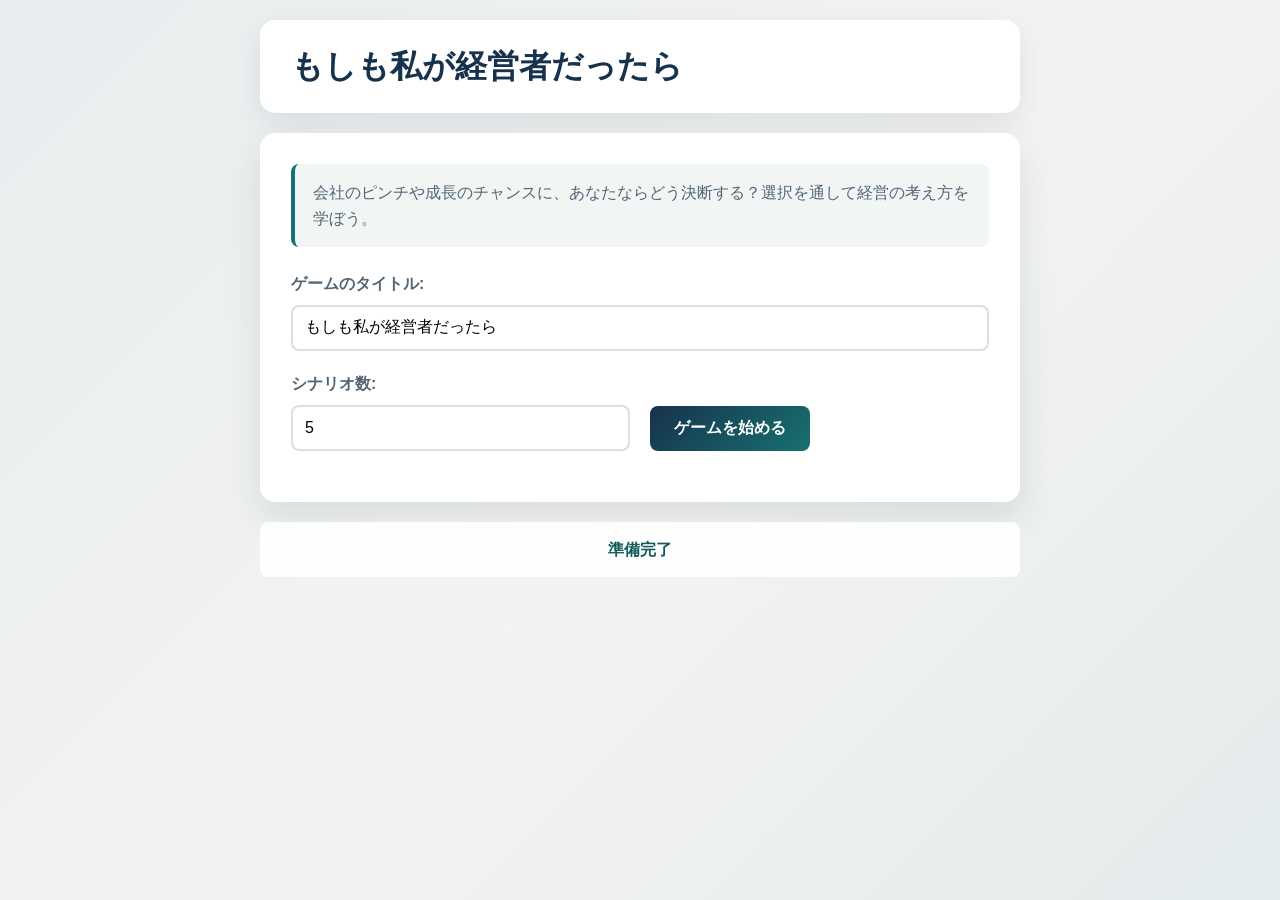
==== public/quiz.html @ eb8d6849 "経営学クイズにアップデート" ====
<!DOCTYPE html>
<html lang="ja">
<head>
    <meta charset="UTF-8">
    <meta name="viewport" content="width=device-width, initial-scale=1.0">
    <title>もしも私が経営者だったら</title>
    <link rel="stylesheet" href="style.css">
    <link rel="stylesheet" href="quiz.css">
</head>
<body>
    <div class="container">
        <div class="header">
            <h1>もしも私が経営者だったら</h1>
        </div>

        <div class="quiz-container">
            <!-- ゲーム設定画面 -->
            <div class="quiz-setup" id="quizSetup">
                <p class="game-intro">会社のピンチや成長のチャンスに、あなたならどう決断する？選択を通して経営の考え方を学ぼう。</p>
                <div class="form-group">
                    <label for="quizTitle">ゲームのタイトル:</label>
                    <input type="text" id="quizTitle" placeholder="例: もしも私が経営者だったら" value="もしも私が経営者だったら">
                </div>

                <div class="form-row">
                    <div class="form-group">
                        <label for="questionCount">シナリオ数:</label>
                        <input type="number" id="questionCount" min="1" max="20" value="5">
                    </div>

                    <div class="form-group">
                        <button class="btn" id="generateBtn" type="button" onclick="generateQuiz()">ゲームを始める</button>
                    </div>
                </div>
            </div>

            <!-- ゲーム実行画面 -->
            <div class="quiz-playing" id="quizPlaying">
                <div class="quiz-progress" id="quizProgress"></div>
                <h2 id="quizTitleDisplay"></h2>

                <div class="question" id="currentQuestion"></div>

                <ul class="selections" id="selections"></ul>

                <div class="answer-feedback" id="answerFeedback" aria-live="polite"></div>

                <button class="btn" id="nextBtn" type="button" onclick="nextQuestion()" style="display: none;">次のシナリオ</button>
                <button class="btn" id="finishBtn" type="button" onclick="showResults()" style="display: none;">結果と振り返りを見る</button>
            </div>

            <!-- 結果と復習画面 -->
            <div class="quiz-results" id="quizResults">
                <h2>経営判断の結果</h2>
                <section class="result-award" id="resultAward" aria-live="polite" aria-atomic="true">
                    <div class="award-seal" aria-hidden="true"><span id="awardIcon">✦</span></div>
                    <p class="award-eyebrow">あなたの経営者ランク</p>
                    <h3 class="executive-title" id="executiveTitle"></h3>
                    <p class="award-message" id="awardMessage"></p>
                </section>
                <div class="score" id="finalScore"></div>
                <section class="review-section" aria-labelledby="reviewTitle">
                    <h3 id="reviewTitle">経営判断を振り返る</h3>
                    <p class="review-intro">選んだ判断と最善の判断を比べて、経営のポイントを確認しましょう。</p>
                    <div id="reviewList" class="review-list"></div>
                </section>
                <button class="btn" type="button" onclick="restartQuiz()">新しいシナリオに挑戦</button>
            </div>
        </div>

        <div class="status" id="status">準備完了</div>
        <div class="loading" id="loading" role="status" aria-live="polite">経営シナリオを準備中...</div>
    </div>

    <script>
        let quizData = [];
        let currentQuestionIndex = 0;
        let score = 0;
        let selectedAnswer = null;
        let hasAnswered = false;
        let answerHistory = [];

        document.addEventListener('DOMContentLoaded', () => updateStatus());

        function updateStatus(message = '準備完了', isError = false) {
            const statusEl = document.getElementById('status');
            statusEl.textContent = message;
            statusEl.classList.toggle('error', isError);
        }

        // 既存の POST /api/ と title/count のリクエスト形式をそのまま利用
        async function generateQuiz() {
            const title = document.getElementById('quizTitle').value.trim();
            const count = Number(document.getElementById('questionCount').value);

            if (!title || !Number.isInteger(count) || count < 1 || count > 20) {
                alert('タイトルとシナリオ数（1〜20）を正しく入力してください');
                return;
            }

            const generateBtn = document.getElementById('generateBtn');
            document.getElementById('loading').classList.add('show');
            generateBtn.disabled = true;
            updateStatus('シナリオを作成しています…');

            try {
                const response = await fetch('/api/', {
                    method: 'POST',
                    headers: {
                        'Content-Type': 'application/json'
                    },
                    body: JSON.stringify({
                        title: title,
                        count: count
                    })
                });

                if (!response.ok) {
                    const error = await response.json();
                    throw new Error(error.error || 'API error');
                }

                const data = await response.json();
                quizData = data.data;

                if (!Array.isArray(quizData) || quizData.length === 0 || quizData.some(question =>
                    !question || typeof question.question !== 'string' ||
                    !Array.isArray(question.selections) || question.selections.length !== 4 ||
                    !Number.isInteger(question.answer) || question.answer < 0 || question.answer > 3
                )) {
                    throw new Error('シナリオの形式が正しくありません');
                }

                currentQuestionIndex = 0;
                score = 0;
                answerHistory = [];
                document.getElementById('quizTitleDisplay').textContent = data.title || title;
                startQuiz();
                updateStatus('あなたの経営判断を始めましょう');
            } catch (error) {
                console.error('Error:', error);
                updateStatus('シナリオを作成できませんでした', true);
                alert('シナリオの生成に失敗しました: ' + error.message);
            } finally {
                document.getElementById('loading').classList.remove('show');
                generateBtn.disabled = false;
            }
        }

        function startQuiz() {
            document.getElementById('quizSetup').style.display = 'none';
            document.getElementById('quizPlaying').style.display = 'block';
            document.getElementById('quizResults').style.display = 'none';
            showQuestion();
        }

        function showQuestion() {
            if (currentQuestionIndex >= quizData.length) {
                showResults();
                return;
            }

            const question = quizData[currentQuestionIndex];
            hasAnswered = false;
            selectedAnswer = null;

            document.getElementById('quizProgress').textContent =
                `シナリオ ${currentQuestionIndex + 1} / ${quizData.length}`;
            document.getElementById('currentQuestion').textContent = question.question;

            const selectionsEl = document.getElementById('selections');
            selectionsEl.replaceChildren();

            question.selections.forEach((selection, index) => {
                const li = document.createElement('li');
                li.className = 'selection-item';
                li.textContent = selection;
                li.onclick = () => selectAnswer(index);
                selectionsEl.appendChild(li);
            });

            const feedback = document.getElementById('answerFeedback');
            feedback.style.display = 'none';
            feedback.textContent = '';
            feedback.className = 'answer-feedback';
            document.getElementById('nextBtn').style.display = 'none';
            document.getElementById('finishBtn').style.display = 'none';
        }

        function selectAnswer(index) {
            if (hasAnswered) return;

            selectedAnswer = index;
            hasAnswered = true;

            const question = quizData[currentQuestionIndex];
            const correctAnswer = question.answer;
            const isCorrect = selectedAnswer === correctAnswer;

            if (isCorrect) score++;
            answerHistory[currentQuestionIndex] = { selectedAnswer, isCorrect };

            const selectionItems = document.querySelectorAll('.selection-item');
            selectionItems.forEach((item, i) => {
                item.onclick = null;
                if (i === correctAnswer) {
                    item.classList.add('correct');
                } else if (i === selectedAnswer && !isCorrect) {
                    item.classList.add('incorrect');
                }
            });

            const feedback = document.getElementById('answerFeedback');
            feedback.style.display = 'block';
            feedback.className = `answer-feedback ${isCorrect ? 'correct' : 'incorrect'}`;
            const explanation = question.explanation || 'この判断が、状況に合った経営の一手です。';
            if (isCorrect) {
                feedback.textContent = `正解！ ${explanation}`;
            } else {
                feedback.textContent = `不正解。最善の判断は「${question.selections[correctAnswer]}」です。${explanation}`;
            }

            if (currentQuestionIndex < quizData.length - 1) {
                document.getElementById('nextBtn').style.display = 'inline-block';
            } else {
                document.getElementById('finishBtn').style.display = 'inline-block';
            }
        }

        function nextQuestion() {
            currentQuestionIndex++;
            showQuestion();
        }

        function showResults() {
            document.getElementById('quizPlaying').style.display = 'none';
            document.getElementById('quizResults').style.display = 'block';

            const percentage = Math.round((score / quizData.length) * 100);
            document.getElementById('finalScore').textContent =
                `${score} / ${quizData.length} 問正解 (${percentage}%)`;
            renderExecutiveAward(percentage);
            renderReview();
            updateStatus('プレイ完了');
        }

        function renderExecutiveAward(percentage) {
            const ranks = [
                {
                    minimum: 100,
                    id: 'legend',
                    title: '伝説の経営者',
                    emblem: '♛',
                    message: '全ての局面で最善の一手を選び抜きました。見事な采配です。'
                },
                {
                    minimum: 80,
                    id: 'executive',
                    title: '一流の経営者',
                    emblem: '★',
                    message: '確かな判断力で、会社を次の成長へ導きました。'
                },
                {
                    minimum: 60,
                    id: 'strategist',
                    title: '頼れる経営者',
                    emblem: '◆',
                    message: '重要な局面で、堅実な判断を重ねました。'
                },
                {
                    minimum: 40,
                    id: 'rising',
                    title: '成長株の経営者',
                    emblem: '↗',
                    message: '経験を糧に、次の一手を磨いていきましょう。'
                },
                {
                    minimum: 0,
                    id: 'novice',
                    title: '経営者見習い',
                    emblem: '✦',
                    message: '振り返りを重ねるほど、経営の視点が身についていきます。'
                }
            ];
            const rank = ranks.find(candidate => percentage >= candidate.minimum);

            document.getElementById('resultAward').dataset.rank = rank.id;
            document.getElementById('awardIcon').textContent = rank.emblem;
            document.getElementById('executiveTitle').textContent = rank.title;
            document.getElementById('awardMessage').textContent = rank.message;
        }

        function renderReview() {
            const reviewList = document.getElementById('reviewList');
            reviewList.replaceChildren();

            const missedQuestions = quizData
                .map((question, index) => ({ question, result: answerHistory[index], index }))
                .filter(item => item.result && !item.result.isCorrect);

            if (missedQuestions.length === 0) {
                const message = document.createElement('p');
                message.className = 'review-empty';
                message.textContent = '全問正解です！すべての経営判断が的確でした。';
                reviewList.appendChild(message);
                return;
            }

            missedQuestions.forEach(({ question, result, index }) => {
                const card = document.createElement('article');
                card.className = 'review-item';

                const heading = document.createElement('h4');
                heading.textContent = `シナリオ ${index + 1}: ${question.question}`;
                card.appendChild(heading);
                appendReviewLine(card, 'あなたの選択', question.selections[result.selectedAnswer]);
                appendReviewLine(card, '最善の判断', question.selections[question.answer]);

                if (question.concept) {
                    appendReviewLine(card, '経営のポイント', question.concept);
                }
                if (question.explanation) {
                    appendReviewLine(card, '解説', question.explanation);
                }

                reviewList.appendChild(card);
            });
        }

        function appendReviewLine(parent, label, value) {
            const line = document.createElement('p');
            const labelEl = document.createElement('strong');
            labelEl.textContent = `${label}: `;
            const valueEl = document.createElement('span');
            valueEl.textContent = value || '（回答なし）';
            line.append(labelEl, valueEl);
            parent.appendChild(line);
        }

        function restartQuiz() {
            document.getElementById('quizResults').style.display = 'none';
            document.getElementById('quizSetup').style.display = 'block';
            quizData = [];
            currentQuestionIndex = 0;
            score = 0;
            answerHistory = [];
            updateStatus();
        }
    </script>
</body>
</html>
---- public/style.css ----
:root {
    color-scheme: light;
    --ink: #1d3042;
    --muted-ink: #536575;
    --navy: #17324d;
    --navy-deep: #10263b;
    --teal: #18716f;
    --teal-deep: #125b5a;
    --gold: #b88d45;
    --line: #d8e1e4;
    --surface: #ffffff;
}

* {
    margin: 0;
    padding: 0;
    box-sizing: border-box;
}

body {
    font-family: 'Segoe UI', Tahoma, Geneva, Verdana, sans-serif;
    line-height: 1.6;
    color: var(--ink);
    background: linear-gradient(135deg, #e7edef 0%, #f3f4f1 52%, #e4ebec 100%);
    min-height: 100vh;
}

.container {
    max-width: 800px;
    margin: 0 auto;
    padding: 20px;
}

.header {
    display: flex;
    justify-content: space-between;
    align-items: center;
    background: var(--surface);
    padding: 20px 30px;
    border-radius: 15px;
    margin-bottom: 20px;
    box-shadow: 0 12px 30px rgba(20, 43, 62, 0.09);
    border: 1px solid rgba(255, 255, 255, 0.8);
}

.header h1 {
    color: var(--navy);
    font-size: 2rem;
    font-weight: 700;
}

.settings-icon {
    font-size: 1.5rem;
    cursor: pointer;
    padding: 10px;
    border-radius: 50%;
    transition: background-color 0.3s ease;
}

.settings-icon:hover {
    background-color: rgba(0, 0, 0, 0.1);
}

.accordion {
    background: var(--surface);
    border-radius: 15px;
    margin-bottom: 20px;
    overflow: hidden;
    max-height: 0;
    transition: max-height 0.3s ease;
    box-shadow: 0 12px 30px rgba(20, 43, 62, 0.09);
    border: 1px solid var(--line);
}

.accordion.open {
    max-height: 800px;
}

.accordion-content {
    padding: 30px;
}

.form-group {
    margin-bottom: 20px;
}

.form-group label {
    display: block;
    margin-bottom: 8px;
    font-weight: 600;
    color: var(--muted-ink);
}

.form-group input,
.form-group select,
.form-group textarea {
    width: 100%;
    padding: 12px;
    border: 2px solid var(--line);
    border-radius: 8px;
    font-size: 16px;
    transition: border-color 0.3s ease;
}

.form-group input:focus,
.form-group select:focus,
.form-group textarea:focus {
    outline: none;
    border-color: var(--teal);
    box-shadow: 0 0 0 3px rgba(24, 113, 111, 0.13);
}

.form-group textarea {
    resize: vertical;
    min-height: 100px;
}

.form-row {
    display: flex;
    gap: 20px;
    align-items: flex-end;
}

.form-row .form-group {
    flex: 1;
}

.btn {
    background: linear-gradient(135deg, var(--navy) 0%, var(--teal) 100%);
    color: white;
    border: none;
    padding: 12px 24px;
    border-radius: 8px;
    font-size: 16px;
    font-weight: 600;
    cursor: pointer;
    transition: transform 0.2s ease, box-shadow 0.2s ease;
}

.btn:hover {
    transform: translateY(-2px);
    box-shadow: 0 5px 14px rgba(24, 113, 111, 0.25);
}

.btn:active {
    transform: translateY(0);
}

.btn:focus-visible {
    outline: 3px solid rgba(184, 141, 69, 0.75);
    outline-offset: 3px;
}

.quiz-container {
    background: var(--surface);
    padding: 30px;
    border-radius: 15px;
    box-shadow: 0 16px 36px rgba(20, 43, 62, 0.11);
    border: 1px solid rgba(255, 255, 255, 0.9);
    margin-bottom: 20px;
}

.status {
    text-align: center;
    padding: 15px;
    background: rgba(255, 255, 255, 0.92);
    border-radius: 8px;
    font-weight: 600;
    margin-top: 20px;
    color: var(--teal-deep);
}

.loading {
    display: none;
    text-align: center;
    padding: 20px;
    font-size: 18px;
    font-weight: 600;
    color: var(--teal-deep);
    background: rgba(255, 255, 255, 0.92);
    border-radius: 8px;
    margin-top: 20px;
}

.loading.show {
    display: block;
}

.status.error {
    color: #a33f3f;
}

@media (max-width: 768px) {
    .container {
        padding: 10px;
    }
    
    .header {
        padding: 15px 20px;
    }
    
    .header h1 {
        font-size: 1.5rem;
    }
    
    .accordion-content {
        padding: 20px;
    }
    
    .quiz-container {
        padding: 20px;
    }
    
    .form-row {
        flex-direction: column;
        gap: 0;
    }
}
---- public/quiz.css ----
.quiz-setup {
    display: block;
}

.quiz-playing {
    display: none;
}

.quiz-results {
    display: none;
}

.quiz-progress {
    text-align: center;
    font-size: 18px;
    font-weight: 600;
    color: #18716f;
    margin-bottom: 20px;
}

.question {
    font-size: 20px;
    font-weight: 600;
    margin-bottom: 25px;
    line-height: 1.4;
    color: #1d3042;
}

.selections {
    list-style: none;
    margin-bottom: 25px;
}

.selection-item {
    background: #f5f7f7;
    border: 2px solid #d8e1e4;
    border-radius: 8px;
    padding: 15px 20px;
    margin-bottom: 12px;
    cursor: pointer;
    transition: all 0.3s ease;
    font-size: 16px;
}

.selection-item:hover {
    background: #edf4f3;
    border-color: #8bb9b5;
    transform: translateY(-1px);
}

.selection-item:active {
    transform: translateY(0);
}

.selection-item.correct {
    background: #e3f2eb;
    border-color: #5b9c7b;
    color: #22543d;
    cursor: default;
}

.selection-item.incorrect {
    background: #fed7d7;
    border-color: #e53e3e;
    color: #742a2a;
    cursor: default;
}

.answer-feedback {
    padding: 15px 20px;
    border-radius: 8px;
    font-size: 16px;
    font-weight: 600;
    text-align: center;
    margin-bottom: 20px;
    display: none;
}

.answer-feedback.correct {
    background: #e3f2eb;
    color: #22543d;
    border: 2px solid #5b9c7b;
}

.answer-feedback.incorrect {
    background: #fed7d7;
    color: #742a2a;
    border: 2px solid #e53e3e;
}

.score {
    text-align: center;
    font-size: 24px;
    font-weight: 700;
    color: #17324d;
    margin: 0 0 22px;
    padding: 16px;
    border-radius: 10px;
    background: #f0f4f4;
    border: 1px solid #d8e1e4;
}

#quizTitleDisplay {
    text-align: center;
    color: #17324d;
    margin-bottom: 25px;
    font-size: 24px;
}

.game-intro {
    padding: 16px 18px;
    margin-bottom: 24px;
    border-left: 4px solid #18716f;
    border-radius: 8px;
    background: #f1f6f5;
    color: #536575;
}

.btn:disabled {
    opacity: 0.65;
    cursor: wait;
    transform: none;
    box-shadow: none;
}

.review-section {
    margin: 0 0 28px;
}

.review-section h3 {
    margin-bottom: 8px;
    color: #17324d;
    font-size: 20px;
}

.review-intro {
    margin-bottom: 16px;
    color: #536575;
}

.review-list {
    display: grid;
    gap: 14px;
}

.review-item,
.review-empty {
    padding: 18px 20px;
    border: 1px solid #d8e1e4;
    border-radius: 10px;
    background: #f7f9f9;
}

.review-item h4 {
    margin-bottom: 12px;
    color: #17324d;
    font-size: 17px;
    line-height: 1.5;
}

.review-item p {
    margin-top: 8px;
    color: #536575;
    line-height: 1.6;
}

.review-item strong {
    color: #17324d;
}

.review-item p:last-child {
    margin-bottom: 0;
}

.review-empty {
    color: #22543d;
    background: #f0fff4;
    border-color: #9ae6b4;
}

.result-award {
    position: relative;
    isolation: isolate;
    overflow: hidden;
    display: grid;
    justify-items: center;
    text-align: center;
    margin: 0 auto 26px;
    padding: 30px 24px 26px;
    max-width: 560px;
    color: #f8f5ed;
    border: 1px solid rgba(205, 177, 117, 0.62);
    border-radius: 16px;
    background: radial-gradient(ellipse at 50% 0%, #274762 0%, var(--navy) 60%, var(--navy-deep) 100%);
    box-shadow: 0 15px 32px rgba(16, 38, 59, 0.2);
    animation: award-arrive 650ms cubic-bezier(0.2, 0.8, 0.2, 1) both;
}

.result-award::before,
.result-award::after {
    position: absolute;
    z-index: -1;
    content: "";
    width: 190px;
    height: 190px;
    border: 1px solid rgba(205, 177, 117, 0.2);
    border-radius: 50%;
}

.result-award::before {
    top: -120px;
    left: -65px;
}

.result-award::after {
    right: -70px;
    bottom: -140px;
}

.award-seal {
    display: grid;
    place-items: center;
    width: 62px;
    height: 62px;
    margin-bottom: 12px;
    color: #fff8df;
    border: 2px solid rgba(255, 246, 214, 0.86);
    border-radius: 50%;
    background: linear-gradient(145deg, #d0af69, #9b7332);
    box-shadow: 0 0 0 5px rgba(205, 177, 117, 0.16), 0 8px 18px rgba(0, 0, 0, 0.2);
    font-size: 28px;
    line-height: 1;
}

.award-eyebrow {
    margin-bottom: 5px;
    color: #d9c99e;
    font-size: 13px;
    font-weight: 700;
    letter-spacing: 0.16em;
}

.executive-title {
    margin: 0;
    color: #fffdf6;
    font-size: clamp(27px, 5vw, 38px);
    font-weight: 800;
    line-height: 1.3;
    letter-spacing: 0.04em;
    text-shadow: 0 2px 12px rgba(0, 0, 0, 0.22);
}

.award-message {
    margin-top: 10px;
    color: #dce7e8;
    line-height: 1.6;
}

.result-award[data-rank="legend"] {
    border-color: rgba(224, 189, 104, 0.95);
    box-shadow: 0 16px 38px rgba(133, 98, 38, 0.24), 0 0 0 4px rgba(224, 189, 104, 0.1);
}

.result-award[data-rank="legend"] .award-seal {
    background: linear-gradient(145deg, #f0d98d, #aa7c2e);
    box-shadow: 0 0 0 6px rgba(224, 189, 104, 0.24), 0 8px 20px rgba(0, 0, 0, 0.24);
}

.result-award[data-rank="novice"] {
    border-color: rgba(145, 166, 174, 0.72);
}

.result-award[data-rank="novice"] .award-seal {
    background: linear-gradient(145deg, #aabdc2, #667f88);
    border-color: rgba(232, 241, 242, 0.86);
}

@keyframes award-arrive {
    from {
        opacity: 0;
        transform: translateY(14px) scale(0.97);
    }

    to {
        opacity: 1;
        transform: translateY(0) scale(1);
    }
}

@media (prefers-reduced-motion: reduce) {
    .result-award {
        animation: none;
    }
}

@media (max-width: 768px) {
    .question {
        font-size: 18px;
    }
    
    .selection-item {
        padding: 12px 15px;
        font-size: 15px;
    }
    
    .score {
        font-size: 20px;
    }
    
    #quizTitleDisplay {
        font-size: 20px;
    }

    .review-item,
    .review-empty {
        padding: 15px;
    }
}
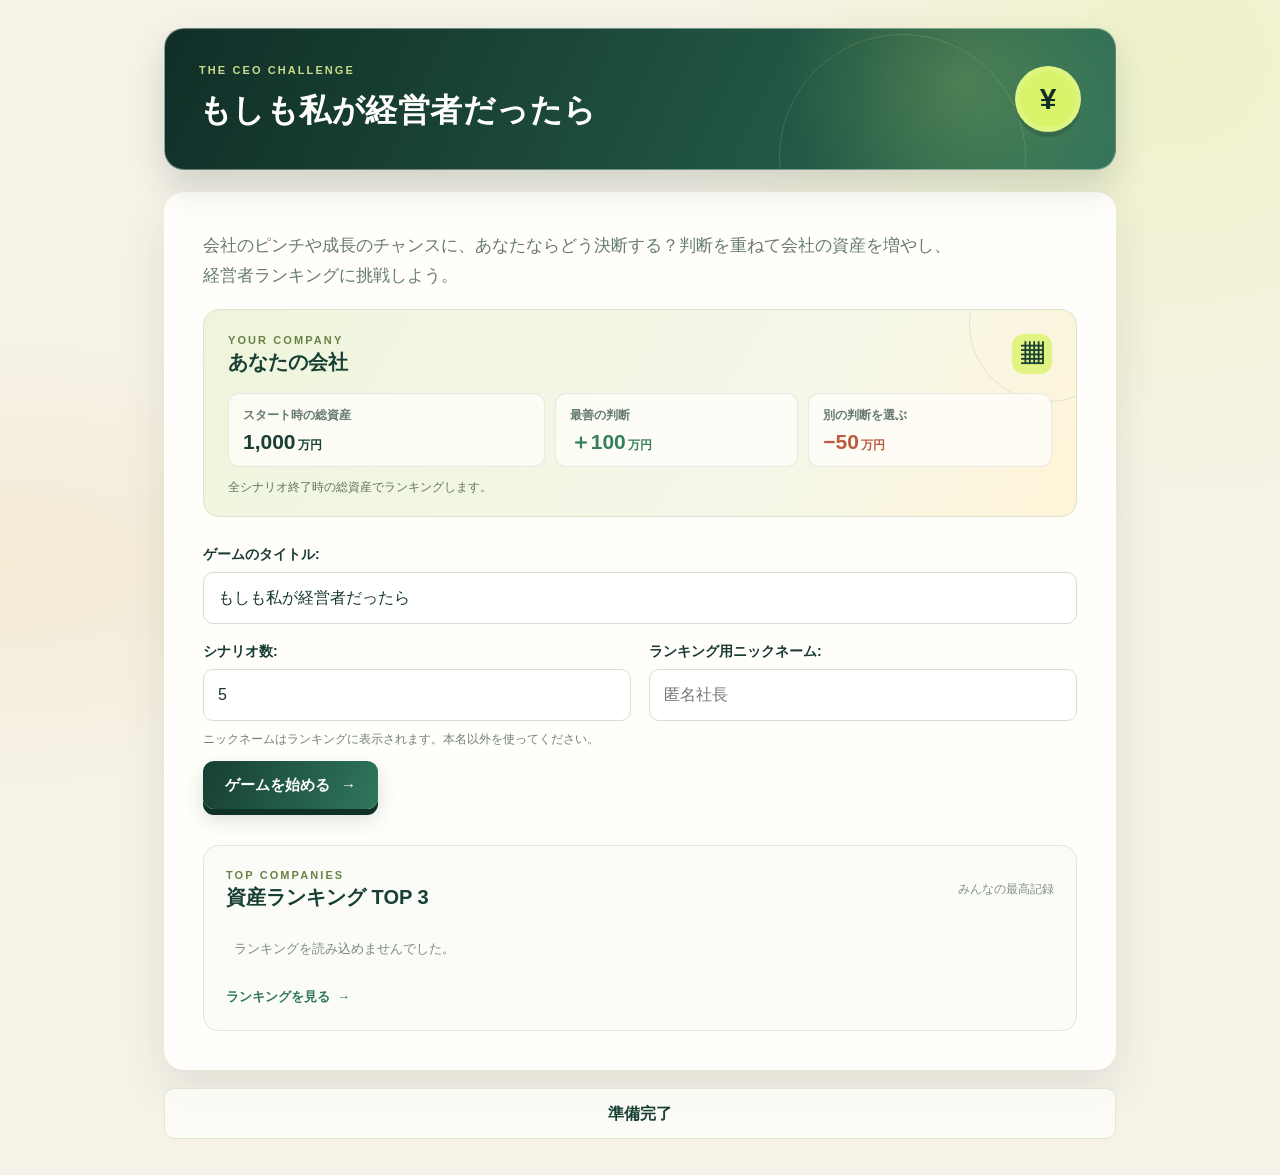
==== commit cf9157c0: "色とランキングを追加" ====
--- a/public/quiz.html
+++ b/public/quiz.html
@@ -10,13 +10,41 @@
 <body>
     <div class="container">
         <div class="header">
-            <h1>もしも私が経営者だったら</h1>
+            <div>
+                <p class="header-kicker">THE CEO CHALLENGE</p>
+                <h1>もしも私が経営者だったら</h1>
+            </div>
+            <span class="header-mark" aria-hidden="true">¥</span>
         </div>
 
         <div class="quiz-container">
             <!-- ゲーム設定画面 -->
             <div class="quiz-setup" id="quizSetup">
-                <p class="game-intro">会社のピンチや成長のチャンスに、あなたならどう決断する？選択を通して経営の考え方を学ぼう。</p>
+                <p class="game-intro">会社のピンチや成長のチャンスに、あなたならどう決断する？判断を重ねて会社の資産を増やし、経営者ランキングに挑戦しよう。</p>
+                <section class="company-panel setup-company-panel" aria-labelledby="setupCompanyTitle">
+                    <div class="company-panel-heading">
+                        <div>
+                            <p class="section-kicker">YOUR COMPANY</p>
+                            <h2 id="setupCompanyTitle">あなたの会社</h2>
+                        </div>
+                        <span class="company-icon" aria-hidden="true">▦</span>
+                    </div>
+                    <div class="company-metrics">
+                        <div class="company-metric asset-metric">
+                            <span>スタート時の総資産</span>
+                            <strong>1,000<span>万円</span></strong>
+                        </div>
+                        <div class="company-metric">
+                            <span>最善の判断</span>
+                            <strong class="gain-value">＋100<span>万円</span></strong>
+                        </div>
+                        <div class="company-metric">
+                            <span>別の判断を選ぶ</span>
+                            <strong class="loss-value">−50<span>万円</span></strong>
+                        </div>
+                    </div>
+                    <p class="company-rule">全シナリオ終了時の総資産でランキングします。</p>
+                </section>
                 <div class="form-group">
                     <label for="quizTitle">ゲームのタイトル:</label>
                     <input type="text" id="quizTitle" placeholder="例: もしも私が経営者だったら" value="もしも私が経営者だったら">
@@ -27,17 +55,41 @@
                         <label for="questionCount">シナリオ数:</label>
                         <input type="number" id="questionCount" min="1" max="20" value="5">
                     </div>
-
                     <div class="form-group">
-                        <button class="btn" id="generateBtn" type="button" onclick="generateQuiz()">ゲームを始める</button>
+                        <label for="playerName">ランキング用ニックネーム:</label>
+                        <input type="text" id="playerName" maxlength="12" placeholder="匿名社長" autocomplete="nickname">
                     </div>
                 </div>
+                <p class="privacy-note">ニックネームはランキングに表示されます。本名以外を使ってください。</p>
+                <div class="form-row setup-actions">
+                    <div class="form-group">
+                        <button class="btn" id="generateBtn" type="button" onclick="generateQuiz()">ゲームを始める <span aria-hidden="true">→</span></button>
+                    </div>
+                </div>
+                <section class="leaderboard-section setup-leaderboard" aria-labelledby="setupLeaderboardTitle">
+                    <div class="leaderboard-heading">
+                        <div>
+                            <p class="section-kicker">TOP COMPANIES</p>
+                            <h2 id="setupLeaderboardTitle">資産ランキング TOP 3</h2>
+                        </div>
+                        <span class="leaderboard-period">みんなの最高記録</span>
+                    </div>
+                    <div id="setupLeaderboard" class="leaderboard-list" aria-live="polite">
+                        <p class="leaderboard-message">ランキングを読み込み中…</p>
+                    </div>
+                    <a class="leaderboard-link" href="ranking.html">ランキングを見る <span aria-hidden="true">→</span></a>
+                </section>
             </div>
 
             <!-- ゲーム実行画面 -->
             <div class="quiz-playing" id="quizPlaying">
                 <div class="quiz-progress" id="quizProgress"></div>
                 <h2 id="quizTitleDisplay"></h2>
+                <section class="company-strip" aria-label="会社の現在の総資産">
+                    <span>会社の総資産</span>
+                    <strong id="currentAssets">1,000万円</strong>
+                    <span class="asset-change" id="assetChange" aria-live="polite">判断で資産が変動します</span>
+                </section>
 
                 <div class="question" id="currentQuestion"></div>
 
@@ -59,6 +111,26 @@
                     <p class="award-message" id="awardMessage"></p>
                 </section>
                 <div class="score" id="finalScore"></div>
+                <section class="final-assets" aria-labelledby="finalAssetsTitle">
+                    <p class="section-kicker">COMPANY VALUE</p>
+                    <h3 id="finalAssetsTitle">あなたが築いた総資産</h3>
+                    <strong id="finalAssets">1,000万円</strong>
+                    <p id="assetOutcome"></p>
+                </section>
+                <section class="leaderboard-section result-leaderboard" aria-labelledby="resultLeaderboardTitle">
+                    <div class="leaderboard-heading">
+                        <div>
+                            <p class="section-kicker">TOP COMPANIES</p>
+                            <h3 id="resultLeaderboardTitle">資産ランキング TOP 3</h3>
+                        </div>
+                        <span class="leaderboard-period">みんなの最高記録</span>
+                    </div>
+                    <p id="personalRank" class="personal-rank" aria-live="polite">あなたの順位を集計中…</p>
+                    <div id="resultLeaderboard" class="leaderboard-list" aria-live="polite">
+                        <p class="leaderboard-message">記録を登録しています…</p>
+                    </div>
+                    <a class="leaderboard-link" href="ranking.html">ランキングを見る <span aria-hidden="true">→</span></a>
+                </section>
                 <section class="review-section" aria-labelledby="reviewTitle">
                     <h3 id="reviewTitle">経営判断を振り返る</h3>
                     <p class="review-intro">選んだ判断と最善の判断を比べて、経営のポイントを確認しましょう。</p>
@@ -79,8 +151,21 @@
         let selectedAnswer = null;
         let hasAnswered = false;
         let answerHistory = [];
-
-        document.addEventListener('DOMContentLoaded', () => updateStatus());
+        const STARTING_ASSETS = 10000000;
+        const CORRECT_ASSET_CHANGE = 1000000;
+        const INCORRECT_ASSET_CHANGE = -500000;
+        let totalAssets = STARTING_ASSETS;
+        let resultSubmitted = false;
+        const PLAYER_ID_KEY = 'ceo-challenge-player-id';
+        const PLAYER_NAME_KEY = 'ceo-challenge-player-name';
+
+        document.addEventListener('DOMContentLoaded', () => {
+            updateStatus();
+            document.getElementById('playerName').value = getSavedPlayerName();
+            getLeaderboard().then(entries => {
+                renderLeaderboard('setupLeaderboard', entries, 3);
+            }).catch(() => renderLeaderboard('setupLeaderboard', null));
+        });
 
         function updateStatus(message = '準備完了', isError = false) {
             const statusEl = document.getElementById('status');
@@ -92,11 +177,14 @@
         async function generateQuiz() {
             const title = document.getElementById('quizTitle').value.trim();
             const count = Number(document.getElementById('questionCount').value);
+            const playerName = document.getElementById('playerName').value.trim() || '匿名社長';
 
             if (!title || !Number.isInteger(count) || count < 1 || count > 20) {
                 alert('タイトルとシナリオ数（1〜20）を正しく入力してください');
                 return;
             }
+            document.getElementById('playerName').value = playerName;
+            savePlayerName(playerName);
 
             const generateBtn = document.getElementById('generateBtn');
             document.getElementById('loading').classList.add('show');
@@ -134,7 +222,10 @@
                 currentQuestionIndex = 0;
                 score = 0;
                 answerHistory = [];
+                totalAssets = STARTING_ASSETS;
+                resultSubmitted = false;
                 document.getElementById('quizTitleDisplay').textContent = data.title || title;
+                updateAssetDisplay();
                 startQuiz();
                 updateStatus('あなたの経営判断を始めましょう');
             } catch (error) {
@@ -198,7 +289,10 @@
             const isCorrect = selectedAnswer === correctAnswer;
 
             if (isCorrect) score++;
+            const assetChange = isCorrect ? CORRECT_ASSET_CHANGE : INCORRECT_ASSET_CHANGE;
+            totalAssets = Math.max(0, totalAssets + assetChange);
             answerHistory[currentQuestionIndex] = { selectedAnswer, isCorrect };
+            updateAssetDisplay(assetChange);
 
             const selectionItems = document.querySelectorAll('.selection-item');
             selectionItems.forEach((item, i) => {
@@ -214,10 +308,11 @@
             feedback.style.display = 'block';
             feedback.className = `answer-feedback ${isCorrect ? 'correct' : 'incorrect'}`;
             const explanation = question.explanation || 'この判断が、状況に合った経営の一手です。';
+            const assetMessage = `総資産 ${formatAssets(totalAssets)}（${formatSignedAssets(assetChange)}）`;
             if (isCorrect) {
-                feedback.textContent = `正解！ ${explanation}`;
+                feedback.textContent = `正解！ ${assetMessage}。${explanation}`;
             } else {
-                feedback.textContent = `不正解。最善の判断は「${question.selections[correctAnswer]}」です。${explanation}`;
+                feedback.textContent = `不正解。${assetMessage}。最善の判断は「${question.selections[correctAnswer]}」です。${explanation}`;
             }
 
             if (currentQuestionIndex < quizData.length - 1) {
@@ -232,16 +327,173 @@
             showQuestion();
         }
 
-        function showResults() {
+        async function showResults() {
             document.getElementById('quizPlaying').style.display = 'none';
             document.getElementById('quizResults').style.display = 'block';
 
             const percentage = Math.round((score / quizData.length) * 100);
             document.getElementById('finalScore').textContent =
                 `${score} / ${quizData.length} 問正解 (${percentage}%)`;
+            document.getElementById('finalAssets').textContent = formatAssets(totalAssets);
+            const assetDelta = totalAssets - STARTING_ASSETS;
+            document.getElementById('assetOutcome').textContent = assetDelta >= 0
+                ? `スタート時から ${formatSignedAssets(assetDelta)} の成長です。`
+                : `スタート時から ${formatSignedAssets(assetDelta)} となりました。次の経営で巻き返そう。`;
             renderExecutiveAward(percentage);
             renderReview();
             updateStatus('プレイ完了');
+            if (!resultSubmitted) {
+                resultSubmitted = true;
+                const resultList = document.getElementById('resultLeaderboard');
+                resultList.innerHTML = '<p class="leaderboard-message">ランキングに記録しています…</p>';
+                document.getElementById('personalRank').textContent = 'あなたの順位を集計中…';
+                let submission;
+                try {
+                    submission = await submitResult();
+                } catch (error) {
+                    document.getElementById('personalRank').textContent = 'あなたの順位を取得できませんでした。';
+                    renderLeaderboard('resultLeaderboard', null);
+                    console.error('Leaderboard error:', error);
+                    return;
+                }
+
+                const rank = submission.rank;
+                document.getElementById('personalRank').textContent = Number.isInteger(rank)
+                    ? `あなたの順位（最高記録）：${rank}位`
+                    : 'あなたの順位を確認できませんでした。';
+                try {
+                    const entries = await getLeaderboard();
+                    renderLeaderboard('resultLeaderboard', entries, 3,
+                        rank > 3 ? { ...submission.record, rank, personal: true } : null);
+                    renderLeaderboard('setupLeaderboard', entries, 3);
+                } catch (error) {
+                    renderLeaderboard('resultLeaderboard', null);
+                    console.error('Leaderboard read error:', error);
+                }
+            }
+        }
+
+        function updateAssetDisplay(change) {
+            document.getElementById('currentAssets').textContent = formatAssets(totalAssets);
+            const changeEl = document.getElementById('assetChange');
+            if (typeof change !== 'number') {
+                changeEl.textContent = '判断で資産が変動します';
+                changeEl.className = 'asset-change';
+                return;
+            }
+            changeEl.textContent = `${formatSignedAssets(change)} ${change > 0 ? '増加' : '減少'}`;
+            changeEl.className = `asset-change ${change > 0 ? 'positive' : 'negative'}`;
+        }
+
+        function formatAssets(value) {
+            return `${new Intl.NumberFormat('ja-JP').format(value / 10000)}万円`;
+        }
+
+        function formatSignedAssets(value) {
+            const sign = value >= 0 ? '+' : '−';
+            return `${sign}${new Intl.NumberFormat('ja-JP').format(Math.abs(value) / 10000)}万円`;
+        }
+
+        function getSavedPlayerName() {
+            try {
+                return localStorage.getItem(PLAYER_NAME_KEY) || '';
+            } catch (error) {
+                return '';
+            }
+        }
+
+        function savePlayerName(name) {
+            try {
+                localStorage.setItem(PLAYER_NAME_KEY, name);
+            } catch (error) {
+                // Continue without browser storage.
+            }
+        }
+
+        function getPlayerId() {
+            try {
+                let playerId = localStorage.getItem(PLAYER_ID_KEY);
+                if (!playerId) {
+                    playerId = typeof crypto !== 'undefined' && crypto.randomUUID
+                        ? crypto.randomUUID()
+                        : 'xxxxxxxx-xxxx-4xxx-yxxx-xxxxxxxxxxxx'.replace(/[xy]/g, character => {
+                            const random = Math.random() * 16 | 0;
+                            return (character === 'x' ? random : (random & 0x3 | 0x8)).toString(16);
+                        });
+                    localStorage.setItem(PLAYER_ID_KEY, playerId);
+                }
+                return playerId;
+            } catch (error) {
+                return 'xxxxxxxx-xxxx-4xxx-yxxx-xxxxxxxxxxxx'.replace(/[xy]/g, character => {
+                    const random = Math.random() * 16 | 0;
+                    return (character === 'x' ? random : (random & 0x3 | 0x8)).toString(16);
+                });
+            }
+        }
+
+        async function getLeaderboard() {
+            const response = await fetch('/api/leaderboard', { cache: 'no-store' });
+            if (!response.ok) throw new Error('ランキングを取得できませんでした');
+            const data = await response.json();
+            return data.entries;
+        }
+
+        async function submitResult() {
+            const response = await fetch('/api/leaderboard', {
+                method: 'POST',
+                headers: { 'Content-Type': 'application/json' },
+                body: JSON.stringify({
+                    playerId: getPlayerId(),
+                    name: document.getElementById('playerName').value.trim() || '匿名社長',
+                    assets: totalAssets,
+                    correct: score,
+                    total: quizData.length
+                })
+            });
+            const data = await response.json();
+            if (!response.ok) throw new Error(data.error || 'ランキングに記録できませんでした');
+            return data;
+        }
+
+        function renderLeaderboard(elementId, entries, limit = entries?.length, personalEntry = null) {
+            const container = document.getElementById(elementId);
+            container.replaceChildren();
+            if (!Array.isArray(entries)) {
+                const message = document.createElement('p');
+                message.className = 'leaderboard-message';
+                message.textContent = 'ランキングを読み込めませんでした。';
+                container.appendChild(message);
+                return;
+            }
+            if (entries.length === 0) {
+                const message = document.createElement('p');
+                message.className = 'leaderboard-message';
+                message.textContent = 'まだ記録がありません。最初のランキングに載ろう！';
+                container.appendChild(message);
+                return;
+            }
+            entries.slice(0, limit).forEach((entry, index) => {
+                appendLeaderboardRow(container, entry, index + 1);
+            });
+            if (personalEntry && personalEntry.rank > limit) {
+                appendLeaderboardRow(container, personalEntry, personalEntry.rank);
+            }
+        }
+
+        function appendLeaderboardRow(container, entry, rank) {
+            const row = document.createElement('div');
+            row.className = `leaderboard-row${rank <= 3 ? ` podium podium-${rank}` : ''}${entry.personal ? ' personal-row' : ''}`;
+            const place = document.createElement('span');
+            place.className = 'leaderboard-place';
+            place.textContent = String(rank).padStart(2, '0');
+            const name = document.createElement('span');
+            name.className = 'leaderboard-name';
+            name.textContent = entry.name;
+            const scoreText = document.createElement('span');
+            scoreText.className = 'leaderboard-assets';
+            scoreText.textContent = formatAssets(entry.assets);
+            row.append(place, name, scoreText);
+            container.appendChild(row);
         }
 
         function renderExecutiveAward(percentage) {
@@ -344,6 +596,9 @@
             currentQuestionIndex = 0;
             score = 0;
             answerHistory = [];
+            totalAssets = STARTING_ASSETS;
+            resultSubmitted = false;
+            updateAssetDisplay();
             updateStatus();
         }
     </script>
--- a/public/style.css
+++ b/public/style.css
@@ -1,14 +1,16 @@
 :root {
     color-scheme: light;
-    --ink: #1d3042;
-    --muted-ink: #536575;
-    --navy: #17324d;
-    --navy-deep: #10263b;
-    --teal: #18716f;
-    --teal-deep: #125b5a;
-    --gold: #b88d45;
-    --line: #d8e1e4;
-    --surface: #ffffff;
+    --ink: #183a32;
+    --muted-ink: #657a70;
+    --forest: #173f34;
+    --forest-deep: #102e27;
+    --green: #378268;
+    --lime: #d9f36a;
+    --gold: #edb64c;
+    --coral: #d76c4b;
+    --line: #dce4d9;
+    --surface: #fffefa;
+    --cream: #f6f2e8;
 }
 
 * {
@@ -18,58 +20,97 @@
 }
 
 body {
-    font-family: 'Segoe UI', Tahoma, Geneva, Verdana, sans-serif;
+    min-height: 100vh;
+    color: var(--ink);
+    background:
+        radial-gradient(ellipse at 92% 5%, rgba(217, 243, 106, 0.24), transparent 31rem),
+        radial-gradient(ellipse at 0% 48%, rgba(237, 182, 76, 0.12), transparent 30rem),
+        var(--cream);
+    font-family: 'Segoe UI', 'Noto Sans JP', Tahoma, Geneva, Verdana, sans-serif;
     line-height: 1.6;
-    color: var(--ink);
-    background: linear-gradient(135deg, #e7edef 0%, #f3f4f1 52%, #e4ebec 100%);
-    min-height: 100vh;
 }
 
 .container {
-    max-width: 800px;
+    max-width: 1000px;
     margin: 0 auto;
-    padding: 20px;
+    padding: 28px 24px 36px;
 }
 
 .header {
+    position: relative;
     display: flex;
     justify-content: space-between;
     align-items: center;
+    gap: 20px;
+    overflow: hidden;
+    min-height: 142px;
+    padding: 25px 34px;
+    margin-bottom: 22px;
+    color: #fffefa;
+    border: 1px solid rgba(255, 255, 255, 0.38);
+    border-radius: 20px;
+    background:
+        radial-gradient(circle at 84% 40%, rgba(217, 243, 106, 0.2), transparent 11rem),
+        linear-gradient(115deg, var(--forest-deep), #245b48 72%, #33745a);
+    box-shadow: 0 16px 34px rgba(27, 59, 48, 0.17);
+}
+
+.header::after {
+    position: absolute;
+    right: 89px;
+    bottom: -112px;
+    width: 245px;
+    height: 245px;
+    border: 1px solid rgba(217, 243, 106, 0.15);
+    border-radius: 50%;
+    content: '';
+    pointer-events: none;
+}
+
+.header-kicker,
+.section-kicker {
+    color: #c7dc8a;
+    font-size: 11px;
+    font-weight: 800;
+    letter-spacing: 0.19em;
+}
+
+.header h1 {
+    position: relative;
+    z-index: 1;
+    margin-top: 5px;
+    color: #fffefa;
+    font-size: clamp(1.5rem, 4vw, 2rem);
+    font-weight: 750;
+    letter-spacing: 0.015em;
+}
+
+.header-mark {
+    position: relative;
+    z-index: 1;
+    display: grid;
+    place-items: center;
+    flex: 0 0 auto;
+    width: 66px;
+    height: 66px;
+    color: var(--forest-deep);
+    border: 5px solid rgba(255, 255, 255, 0.16);
+    border-radius: 50%;
+    background: var(--lime);
+    box-shadow: 0 5px 0 rgba(0, 0, 0, 0.12);
+    font-size: 30px;
+    font-weight: 900;
+}
+
+.accordion {
+    max-height: 0;
+    overflow: hidden;
+    margin-bottom: 18px;
+    border: 1px solid var(--line);
+    border-radius: 16px;
     background: var(--surface);
-    padding: 20px 30px;
-    border-radius: 15px;
-    margin-bottom: 20px;
-    box-shadow: 0 12px 30px rgba(20, 43, 62, 0.09);
-    border: 1px solid rgba(255, 255, 255, 0.8);
-}
-
-.header h1 {
-    color: var(--navy);
-    font-size: 2rem;
-    font-weight: 700;
-}
-
-.settings-icon {
-    font-size: 1.5rem;
-    cursor: pointer;
-    padding: 10px;
-    border-radius: 50%;
-    transition: background-color 0.3s ease;
-}
-
-.settings-icon:hover {
-    background-color: rgba(0, 0, 0, 0.1);
-}
-
-.accordion {
-    background: var(--surface);
-    border-radius: 15px;
-    margin-bottom: 20px;
-    overflow: hidden;
-    max-height: 0;
+    box-shadow: 0 10px 28px rgba(35, 61, 47, 0.08);
     transition: max-height 0.3s ease;
-    box-shadow: 0 12px 30px rgba(20, 43, 62, 0.09);
-    border: 1px solid var(--line);
 }
 
 .accordion.open {
@@ -77,48 +118,52 @@
 }
 
 .accordion-content {
-    padding: 30px;
+    padding: 28px;
 }
 
 .form-group {
-    margin-bottom: 20px;
+    min-width: 0;
+    margin-bottom: 18px;
 }
 
 .form-group label {
     display: block;
-    margin-bottom: 8px;
-    font-weight: 600;
-    color: var(--muted-ink);
+    margin-bottom: 7px;
+    color: var(--ink);
+    font-size: 14px;
+    font-weight: 700;
 }
 
 .form-group input,
 .form-group select,
 .form-group textarea {
     width: 100%;
-    padding: 12px;
-    border: 2px solid var(--line);
-    border-radius: 8px;
-    font-size: 16px;
-    transition: border-color 0.3s ease;
+    padding: 12px 14px;
+    color: var(--ink);
+    border: 1.5px solid #d5dfd2;
+    border-radius: 10px;
+    background: #fff;
+    font: inherit;
+    transition: border-color 0.2s ease, box-shadow 0.2s ease;
 }
 
 .form-group input:focus,
 .form-group select:focus,
 .form-group textarea:focus {
     outline: none;
-    border-color: var(--teal);
-    box-shadow: 0 0 0 3px rgba(24, 113, 111, 0.13);
+    border-color: var(--green);
+    box-shadow: 0 0 0 4px rgba(55, 130, 104, 0.13);
 }
 
 .form-group textarea {
+    min-height: 100px;
     resize: vertical;
-    min-height: 100px;
 }
 
 .form-row {
     display: flex;
-    gap: 20px;
     align-items: flex-end;
+    gap: 18px;
 }
 
 .form-row .form-group {
@@ -126,60 +171,64 @@
 }
 
 .btn {
-    background: linear-gradient(135deg, var(--navy) 0%, var(--teal) 100%);
-    color: white;
-    border: none;
-    padding: 12px 24px;
-    border-radius: 8px;
-    font-size: 16px;
-    font-weight: 600;
+    display: inline-flex;
+    align-items: center;
+    justify-content: center;
+    gap: 11px;
+    min-height: 48px;
+    padding: 12px 22px;
+    color: #fff;
+    border: 0;
+    border-radius: 11px;
+    background: linear-gradient(110deg, var(--forest), #2f765c);
+    box-shadow: 0 6px 0 #0f3128, 0 10px 19px rgba(28, 70, 52, 0.17);
+    font: inherit;
+    font-size: 15px;
+    font-weight: 750;
     cursor: pointer;
-    transition: transform 0.2s ease, box-shadow 0.2s ease;
+    transition: transform 0.18s ease, box-shadow 0.18s ease, filter 0.18s ease;
 }
 
 .btn:hover {
+    filter: brightness(1.08);
     transform: translateY(-2px);
-    box-shadow: 0 5px 14px rgba(24, 113, 111, 0.25);
+    box-shadow: 0 8px 0 #0f3128, 0 13px 22px rgba(28, 70, 52, 0.2);
 }
 
 .btn:active {
-    transform: translateY(0);
+    transform: translateY(3px);
+    box-shadow: 0 3px 0 #0f3128;
 }
 
 .btn:focus-visible {
-    outline: 3px solid rgba(184, 141, 69, 0.75);
-    outline-offset: 3px;
+    outline: 3px solid var(--gold);
+    outline-offset: 4px;
 }
 
 .quiz-container {
+    padding: clamp(20px, 4vw, 38px);
+    margin-bottom: 18px;
+    border: 1px solid rgba(255, 255, 255, 0.9);
+    border-radius: 20px;
     background: var(--surface);
-    padding: 30px;
-    border-radius: 15px;
-    box-shadow: 0 16px 36px rgba(20, 43, 62, 0.11);
-    border: 1px solid rgba(255, 255, 255, 0.9);
-    margin-bottom: 20px;
-}
-
-.status {
+    box-shadow: 0 18px 45px rgba(32, 58, 44, 0.1);
+}
+
+.status,
+.loading {
+    padding: 12px 16px;
+    margin-top: 14px;
+    color: var(--forest);
+    border: 1px solid #dde8d3;
+    border-radius: 10px;
+    background: rgba(255, 254, 250, 0.78);
+    font-weight: 650;
     text-align: center;
-    padding: 15px;
-    background: rgba(255, 255, 255, 0.92);
-    border-radius: 8px;
-    font-weight: 600;
-    margin-top: 20px;
-    color: var(--teal-deep);
 }
 
 .loading {
     display: none;
-    text-align: center;
-    padding: 20px;
-    font-size: 18px;
-    font-weight: 600;
-    color: var(--teal-deep);
-    background: rgba(255, 255, 255, 0.92);
-    border-radius: 8px;
-    margin-top: 20px;
+    font-size: 16px;
 }
 
 .loading.show {
@@ -187,32 +236,258 @@
 }
 
 .status.error {
-    color: #a33f3f;
-}
-
-@media (max-width: 768px) {
+    color: #a34232;
+    border-color: #efc8bb;
+    background: #fff4ee;
+}
+
+.portal-container {
+    max-width: 960px;
+    padding-top: 42px;
+}
+
+.portal-header {
+    min-height: 265px;
+    padding: 39px 44px;
+}
+
+.portal-header h1 {
+    font-size: clamp(2rem, 5vw, 3rem);
+}
+
+.portal-subtitle {
+    position: relative;
+    z-index: 1;
+    margin-top: 12px;
+    color: #d3e2cf;
+    font-size: 16px;
+}
+
+.portal-header .header-mark {
+    width: 82px;
+    height: 82px;
+    font-size: 37px;
+}
+
+.portal-section {
+    padding: 28px 30px 30px;
+    border: 1px solid rgba(255, 255, 255, 0.9);
+    border-radius: 18px;
+    background: var(--surface);
+    box-shadow: 0 17px 42px rgba(32, 58, 44, 0.09);
+}
+
+.portal-section-heading {
+    display: flex;
+    align-items: flex-end;
+    justify-content: space-between;
+    gap: 15px;
+    margin-bottom: 17px;
+}
+
+.portal-kicker {
+    color: #789348;
+    font-size: 11px;
+    font-weight: 850;
+    letter-spacing: 0.18em;
+}
+
+.portal-section-heading h2 {
+    margin-top: 2px;
+    color: var(--forest);
+    font-size: 23px;
+}
+
+.portal-count {
+    padding: 5px 9px;
+    color: #66766b;
+    border-radius: 999px;
+    background: #f0f4e8;
+    font-size: 11px;
+    font-weight: 800;
+    letter-spacing: 0.08em;
+}
+
+.portal-game-list {
+    display: grid;
+    gap: 11px;
+    list-style: none;
+}
+
+.portal-game-card {
+    display: grid;
+    grid-template-columns: 52px minmax(0, 1fr) auto;
+    align-items: center;
+    gap: 15px;
+    padding: 16px 18px;
+    border: 1px solid #e1e8dc;
+    border-radius: 13px;
+    background: linear-gradient(100deg, #fbfcf7, #fffefa);
+    transition: border-color 0.2s ease, box-shadow 0.2s ease, transform 0.2s ease;
+}
+
+.portal-game-card:hover {
+    border-color: #b4ca9e;
+    box-shadow: 0 7px 19px rgba(32, 79, 54, 0.09);
+    transform: translateY(-1px);
+}
+
+.portal-game-icon {
+    display: grid;
+    place-items: center;
+    width: 52px;
+    height: 52px;
+    color: var(--forest);
+    border-radius: 15px;
+    background: linear-gradient(145deg, #e7f4af, #d6e990);
+    font-size: 25px;
+    font-weight: 800;
+}
+
+.portal-game-detail {
+    min-width: 0;
+}
+
+.portal-game-detail h3 {
+    overflow-wrap: anywhere;
+    color: var(--forest);
+    font-size: 16px;
+}
+
+.portal-game-detail p {
+    margin-top: 3px;
+    color: var(--muted-ink);
+    font-size: 13px;
+}
+
+.portal-play-link {
+    display: inline-flex;
+    align-items: center;
+    justify-content: center;
+    min-height: 40px;
+    padding: 8px 14px;
+    color: #fff;
+    border-radius: 9px;
+    background: var(--forest);
+    font-size: 13px;
+    font-weight: 750;
+    text-decoration: none;
+    white-space: nowrap;
+    transition: background 0.2s ease, transform 0.2s ease;
+}
+
+.portal-play-link:hover {
+    background: #2f765c;
+    transform: translateY(-1px);
+}
+
+.portal-play-link:focus-visible {
+    outline: 3px solid var(--gold);
+    outline-offset: 3px;
+}
+
+.portal-message {
+    padding: 20px;
+    color: var(--muted-ink);
+    border: 1px dashed #d7e0d4;
+    border-radius: 12px;
+    background: #fafbf7;
+    text-align: center;
+}
+
+.portal-footer {
+    padding: 17px 10px 0;
+    color: #78857c;
+    font-size: 12px;
+    letter-spacing: 0.06em;
+    text-align: center;
+}
+
+.portal-ranking-action {
+    display: flex;
+    justify-content: center;
+    margin-top: 18px;
+}
+
+@media (max-width: 700px) {
     .container {
-        padding: 10px;
-    }
-    
+        padding: 14px 12px 25px;
+    }
+
+    .portal-container {
+        padding-top: 18px;
+    }
+
+    .portal-header {
+        min-height: 205px;
+        padding: 25px 22px;
+    }
+
+    .portal-subtitle {
+        max-width: 75%;
+        font-size: 14px;
+    }
+
+    .portal-header .header-mark {
+        width: 58px;
+        height: 58px;
+        font-size: 27px;
+    }
+
+    .portal-section {
+        padding: 21px 16px;
+    }
+
+    .portal-game-card {
+        grid-template-columns: 43px minmax(0, 1fr);
+        gap: 12px;
+        padding: 13px;
+    }
+
+    .portal-game-icon {
+        width: 43px;
+        height: 43px;
+    }
+
+    .portal-play-link {
+        grid-column: 2;
+        justify-self: start;
+        min-height: 36px;
+    }
+
     .header {
-        padding: 15px 20px;
-    }
-    
-    .header h1 {
-        font-size: 1.5rem;
-    }
-    
+        min-height: 116px;
+        padding: 20px;
+        border-radius: 16px;
+    }
+
+    .header-mark {
+        width: 54px;
+        height: 54px;
+        font-size: 25px;
+    }
+
     .accordion-content {
         padding: 20px;
     }
-    
-    .quiz-container {
-        padding: 20px;
-    }
-    
+
     .form-row {
         flex-direction: column;
+        align-items: stretch;
         gap: 0;
     }
-}
+
+    .quiz-container {
+        padding: 20px 16px;
+        border-radius: 16px;
+    }
+}
+
+@media (prefers-reduced-motion: reduce) {
+    *,
+    *::before,
+    *::after {
+        scroll-behavior: auto !important;
+        transition-duration: 0.01ms !important;
+    }
+}
--- a/public/quiz.css
+++ b/public/quiz.css
@@ -2,49 +2,435 @@
     display: block;
 }
 
-.quiz-playing {
-    display: none;
-}
-
+.quiz-playing,
 .quiz-results {
     display: none;
 }
 
+.game-intro {
+    max-width: 760px;
+    padding: 0 0 18px;
+    color: var(--muted-ink);
+    font-size: 17px;
+    line-height: 1.75;
+}
+
+.company-panel {
+    position: relative;
+    overflow: hidden;
+    padding: 22px 24px 18px;
+    margin-bottom: 26px;
+    border: 1px solid #d9e6cc;
+    border-radius: 16px;
+    background: linear-gradient(120deg, #eff5dc, #f4f7e9 64%, #fff4d8);
+}
+
+.company-panel::after {
+    position: absolute;
+    right: -50px;
+    top: -65px;
+    width: 155px;
+    height: 155px;
+    border: 1px solid rgba(55, 130, 104, 0.14);
+    border-radius: 50%;
+    content: '';
+}
+
+.company-panel-heading,
+.leaderboard-heading {
+    position: relative;
+    z-index: 1;
+    display: flex;
+    align-items: center;
+    justify-content: space-between;
+    gap: 12px;
+}
+
+.company-panel .section-kicker,
+.leaderboard-section .section-kicker,
+.final-assets .section-kicker {
+    color: #688246;
+}
+
+.company-panel h2,
+.leaderboard-heading h2,
+.leaderboard-heading h3 {
+    color: var(--forest);
+    font-size: 20px;
+    line-height: 1.35;
+}
+
+.company-icon {
+    display: grid;
+    place-items: center;
+    width: 40px;
+    height: 40px;
+    color: var(--forest);
+    border-radius: 12px;
+    background: rgba(217, 243, 106, 0.78);
+    font-size: 22px;
+    font-weight: 800;
+}
+
+.company-metrics {
+    position: relative;
+    z-index: 1;
+    display: grid;
+    grid-template-columns: 1.3fr 1fr 1fr;
+    gap: 10px;
+    margin-top: 17px;
+}
+
+.company-metric {
+    display: grid;
+    gap: 4px;
+    padding: 12px 14px;
+    border: 1px solid rgba(30, 75, 54, 0.1);
+    border-radius: 11px;
+    background: rgba(255, 254, 250, 0.78);
+}
+
+.company-metric > span {
+    color: var(--muted-ink);
+    font-size: 12px;
+    font-weight: 650;
+}
+
+.company-metric strong {
+    color: var(--forest);
+    font-size: 21px;
+    font-weight: 850;
+    line-height: 1.2;
+}
+
+.company-metric strong span {
+    margin-left: 2px;
+    font-size: 12px;
+}
+
+.company-metric .gain-value {
+    color: #34805a;
+}
+
+.company-metric .loss-value {
+    color: #bd5b41;
+}
+
+.company-rule {
+    position: relative;
+    z-index: 1;
+    margin-top: 11px;
+    color: #617360;
+    font-size: 12px;
+}
+
+.setup-company-panel + .form-group {
+    margin-bottom: 16px;
+}
+
+.privacy-note {
+    margin-top: -9px;
+    margin-bottom: 12px;
+    color: #718176;
+    font-size: 12px;
+}
+
+.setup-actions .form-group {
+    margin-bottom: 8px;
+}
+
+.setup-leaderboard {
+    margin-top: 28px;
+}
+
+.leaderboard-section {
+    padding: 21px 22px;
+    border: 1px solid #e1e7dc;
+    border-radius: 15px;
+    background: #fbfcf7;
+}
+
+.leaderboard-period {
+    color: #819087;
+    font-size: 12px;
+    white-space: nowrap;
+}
+
+.leaderboard-list {
+    display: grid;
+    gap: 7px;
+    margin-top: 14px;
+}
+
+.leaderboard-row {
+    display: grid;
+    grid-template-columns: 42px minmax(0, 1fr) auto;
+    align-items: center;
+    gap: 10px;
+    min-height: 44px;
+    padding: 7px 11px;
+    border: 1px solid #e9ede5;
+    border-radius: 9px;
+    background: #fff;
+}
+
+.leaderboard-place {
+    color: #87958b;
+    font-size: 12px;
+    font-weight: 800;
+    letter-spacing: 0.05em;
+}
+
+.leaderboard-name {
+    overflow: hidden;
+    color: var(--ink);
+    font-size: 14px;
+    font-weight: 700;
+    text-overflow: ellipsis;
+    white-space: nowrap;
+}
+
+.leaderboard-assets {
+    color: var(--forest);
+    font-size: 14px;
+    font-weight: 850;
+    font-variant-numeric: tabular-nums;
+}
+
+.leaderboard-row.podium-1 {
+    border-color: #ecd28b;
+    background: linear-gradient(95deg, #fff8dc, #fffefa);
+}
+
+.leaderboard-row.podium-1 .leaderboard-place {
+    color: #a77719;
+}
+
+.leaderboard-row.podium-2 {
+    border-color: #d8e2de;
+    background: #f5f8f5;
+}
+
+.leaderboard-row.podium-3 {
+    border-color: #ead8c9;
+    background: #fff8f2;
+}
+
+.leaderboard-row.personal-row {
+    border-color: #9ab88a;
+    border-style: dashed;
+    background: #f4f7e9;
+}
+
+.leaderboard-message {
+    padding: 14px 8px;
+    color: #7b8980;
+    font-size: 13px;
+}
+
+.leaderboard-link {
+    display: inline-flex;
+    align-items: center;
+    gap: 7px;
+    margin-top: 13px;
+    color: #2f765c;
+    font-size: 13px;
+    font-weight: 750;
+    text-decoration: none;
+}
+
+.leaderboard-link:hover,
+.ranking-nav a:hover {
+    text-decoration: underline;
+}
+
+.leaderboard-link:focus-visible,
+.ranking-nav a:focus-visible,
+.ranking-refresh:focus-visible {
+    outline: 3px solid var(--gold);
+    outline-offset: 3px;
+}
+
+.ranking-container {
+    max-width: 820px;
+}
+
+.ranking-header {
+    min-height: 185px;
+}
+
+.ranking-header h1 {
+    font-size: clamp(1.8rem, 5vw, 2.5rem);
+}
+
+.ranking-subtitle {
+    position: relative;
+    z-index: 1;
+    margin-top: 8px;
+    color: #d3e2cf;
+    font-size: 14px;
+}
+
+.ranking-nav {
+    display: flex;
+    gap: 19px;
+    margin: -7px 0 16px;
+}
+
+.ranking-nav a {
+    color: #2f765c;
+    font-size: 13px;
+    font-weight: 750;
+    text-decoration: none;
+}
+
+.ranking-section {
+    padding: 25px 27px 27px;
+}
+
+.ranking-description {
+    margin-top: 8px;
+    color: var(--muted-ink);
+    font-size: 13px;
+}
+
+.ranking-refresh {
+    padding: 7px 12px;
+    color: var(--forest);
+    border: 1px solid #d4dfd2;
+    border-radius: 8px;
+    background: #fffefa;
+    font: inherit;
+    font-size: 12px;
+    font-weight: 750;
+    cursor: pointer;
+}
+
+.ranking-refresh:hover {
+    background: #f0f5e8;
+}
+
+.ranking-list .leaderboard-row {
+    min-height: 54px;
+    padding: 9px 14px;
+}
+
+.ranking-list .leaderboard-place {
+    font-size: 14px;
+}
+
+.ranking-list .leaderboard-name,
+.ranking-list .leaderboard-assets {
+    font-size: 15px;
+}
+
 .quiz-progress {
+    display: table;
+    padding: 6px 12px;
+    margin: 0 auto 13px;
+    color: #315d42;
+    border: 1px solid #deebc7;
+    border-radius: 100px;
+    background: #f1f7dd;
+    font-size: 13px;
+    font-weight: 800;
+}
+
+#quizTitleDisplay {
+    margin-bottom: 17px;
+    color: var(--forest);
+    font-size: 21px;
     text-align: center;
-    font-size: 18px;
-    font-weight: 600;
-    color: #18716f;
+}
+
+.company-strip {
+    display: flex;
+    align-items: center;
+    justify-content: space-between;
+    gap: 10px;
+    padding: 12px 16px;
+    margin-bottom: 24px;
+    border: 1px solid #d9e6cc;
+    border-radius: 12px;
+    background: linear-gradient(100deg, #eff5dc, #f7f9ed);
+}
+
+.company-strip > span:first-child {
+    color: #66766b;
+    font-size: 13px;
+    font-weight: 700;
+}
+
+.company-strip strong {
+    color: var(--forest);
+    font-size: 20px;
+    font-weight: 850;
+    font-variant-numeric: tabular-nums;
+}
+
+.asset-change {
+    color: #89958c;
+    font-size: 12px;
+    font-weight: 700;
+    text-align: right;
+}
+
+.asset-change.positive {
+    color: #308052;
+}
+
+.asset-change.negative {
+    color: #bd5b41;
+}
+
+.question {
+    margin-bottom: 21px;
+    color: #263e34;
+    font-size: 20px;
+    font-weight: 700;
+    line-height: 1.65;
+}
+
+.selections {
     margin-bottom: 20px;
-}
-
-.question {
-    font-size: 20px;
-    font-weight: 600;
-    margin-bottom: 25px;
-    line-height: 1.4;
-    color: #1d3042;
-}
-
-.selections {
     list-style: none;
-    margin-bottom: 25px;
 }
 
 .selection-item {
-    background: #f5f7f7;
-    border: 2px solid #d8e1e4;
-    border-radius: 8px;
-    padding: 15px 20px;
-    margin-bottom: 12px;
+    position: relative;
+    padding: 14px 18px 14px 50px;
+    margin-bottom: 10px;
+    border: 1.5px solid #dce4d9;
+    border-radius: 11px;
+    background: #fbfcf8;
     cursor: pointer;
-    transition: all 0.3s ease;
+    font-size: 15px;
+    line-height: 1.6;
+    transition: border-color 0.2s ease, background 0.2s ease, transform 0.2s ease, box-shadow 0.2s ease;
+}
+
+.selection-item::before {
+    position: absolute;
+    left: 16px;
+    top: 50%;
+    display: grid;
+    place-items: center;
+    width: 22px;
+    height: 22px;
+    color: #597367;
+    border: 1px solid #cad7cc;
+    border-radius: 50%;
+    background: #fff;
+    content: '›';
     font-size: 16px;
+    font-weight: 800;
+    transform: translateY(-50%);
 }
 
 .selection-item:hover {
-    background: #edf4f3;
-    border-color: #8bb9b5;
+    border-color: #8bae8d;
+    background: #f2f7e8;
+    box-shadow: 0 4px 12px rgba(37, 91, 62, 0.08);
     transform: translateY(-1px);
 }
 
@@ -53,158 +439,98 @@
 }
 
 .selection-item.correct {
-    background: #e3f2eb;
-    border-color: #5b9c7b;
-    color: #22543d;
+    color: #245a3b;
+    border-color: #6da676;
+    background: #eaf5df;
     cursor: default;
 }
 
+.selection-item.correct::before {
+    color: #fff;
+    border-color: #4e8b5b;
+    background: #4e8b5b;
+    content: '✓';
+}
+
 .selection-item.incorrect {
-    background: #fed7d7;
-    border-color: #e53e3e;
-    color: #742a2a;
+    color: #8d3f32;
+    border-color: #df917d;
+    background: #fff0e9;
     cursor: default;
 }
 
+.selection-item.incorrect::before {
+    color: #fff;
+    border-color: #cf725b;
+    background: #cf725b;
+    content: '×';
+}
+
 .answer-feedback {
-    padding: 15px 20px;
-    border-radius: 8px;
-    font-size: 16px;
-    font-weight: 600;
-    text-align: center;
+    display: none;
+    padding: 14px 17px;
     margin-bottom: 20px;
-    display: none;
+    border: 1px solid;
+    border-radius: 11px;
+    font-size: 14px;
+    font-weight: 650;
+    line-height: 1.65;
 }
 
 .answer-feedback.correct {
-    background: #e3f2eb;
-    color: #22543d;
-    border: 2px solid #5b9c7b;
+    color: #285b3b;
+    border-color: #a9c795;
+    background: #f0f6e7;
 }
 
 .answer-feedback.incorrect {
-    background: #fed7d7;
-    color: #742a2a;
-    border: 2px solid #e53e3e;
-}
-
-.score {
-    text-align: center;
-    font-size: 24px;
-    font-weight: 700;
-    color: #17324d;
-    margin: 0 0 22px;
-    padding: 16px;
-    border-radius: 10px;
-    background: #f0f4f4;
-    border: 1px solid #d8e1e4;
-}
-
-#quizTitleDisplay {
-    text-align: center;
-    color: #17324d;
-    margin-bottom: 25px;
-    font-size: 24px;
-}
-
-.game-intro {
-    padding: 16px 18px;
-    margin-bottom: 24px;
-    border-left: 4px solid #18716f;
-    border-radius: 8px;
-    background: #f1f6f5;
-    color: #536575;
+    color: #864437;
+    border-color: #e9b9a8;
+    background: #fff2ec;
 }
 
 .btn:disabled {
-    opacity: 0.65;
+    opacity: 0.62;
     cursor: wait;
     transform: none;
-    box-shadow: none;
-}
-
-.review-section {
-    margin: 0 0 28px;
-}
-
-.review-section h3 {
-    margin-bottom: 8px;
-    color: #17324d;
-    font-size: 20px;
-}
-
-.review-intro {
-    margin-bottom: 16px;
-    color: #536575;
-}
-
-.review-list {
-    display: grid;
-    gap: 14px;
-}
-
-.review-item,
-.review-empty {
-    padding: 18px 20px;
-    border: 1px solid #d8e1e4;
-    border-radius: 10px;
-    background: #f7f9f9;
-}
-
-.review-item h4 {
-    margin-bottom: 12px;
-    color: #17324d;
-    font-size: 17px;
-    line-height: 1.5;
-}
-
-.review-item p {
-    margin-top: 8px;
-    color: #536575;
-    line-height: 1.6;
-}
-
-.review-item strong {
-    color: #17324d;
-}
-
-.review-item p:last-child {
-    margin-bottom: 0;
-}
-
-.review-empty {
-    color: #22543d;
-    background: #f0fff4;
-    border-color: #9ae6b4;
+}
+
+.quiz-results > h2 {
+    margin-bottom: 18px;
+    color: var(--forest);
+    font-size: 24px;
+    text-align: center;
 }
 
 .result-award {
     position: relative;
     isolation: isolate;
+    display: grid;
+    justify-items: center;
+    max-width: 560px;
+    padding: 30px 24px 26px;
     overflow: hidden;
-    display: grid;
-    justify-items: center;
+    margin: 0 auto 23px;
+    color: #f7f8e9;
+    border: 1px solid rgba(217, 243, 106, 0.4);
+    border-radius: 17px;
+    background:
+        radial-gradient(ellipse at 50% 0%, rgba(107, 153, 88, 0.42), transparent 56%),
+        linear-gradient(145deg, #204d3b, #102e27);
+    box-shadow: 0 15px 32px rgba(16, 46, 39, 0.2);
     text-align: center;
-    margin: 0 auto 26px;
-    padding: 30px 24px 26px;
-    max-width: 560px;
-    color: #f8f5ed;
-    border: 1px solid rgba(205, 177, 117, 0.62);
-    border-radius: 16px;
-    background: radial-gradient(ellipse at 50% 0%, #274762 0%, var(--navy) 60%, var(--navy-deep) 100%);
-    box-shadow: 0 15px 32px rgba(16, 38, 59, 0.2);
-    animation: award-arrive 650ms cubic-bezier(0.2, 0.8, 0.2, 1) both;
+    animation: award-arrive 600ms cubic-bezier(0.2, 0.8, 0.2, 1) both;
 }
 
 .result-award::before,
 .result-award::after {
     position: absolute;
     z-index: -1;
-    content: "";
     width: 190px;
     height: 190px;
-    border: 1px solid rgba(205, 177, 117, 0.2);
+    border: 1px solid rgba(217, 243, 106, 0.16);
     border-radius: 50%;
+    content: '';
 }
 
 .result-award::before {
@@ -223,56 +549,160 @@
     width: 62px;
     height: 62px;
     margin-bottom: 12px;
-    color: #fff8df;
-    border: 2px solid rgba(255, 246, 214, 0.86);
+    color: #34522e;
+    border: 3px solid #f8f3d7;
     border-radius: 50%;
-    background: linear-gradient(145deg, #d0af69, #9b7332);
-    box-shadow: 0 0 0 5px rgba(205, 177, 117, 0.16), 0 8px 18px rgba(0, 0, 0, 0.2);
+    background: linear-gradient(145deg, #effb9a, #c3dd57);
+    box-shadow: 0 0 0 5px rgba(217, 243, 106, 0.15), 0 8px 18px rgba(0, 0, 0, 0.2);
     font-size: 28px;
     line-height: 1;
 }
 
 .award-eyebrow {
     margin-bottom: 5px;
-    color: #d9c99e;
-    font-size: 13px;
-    font-weight: 700;
-    letter-spacing: 0.16em;
+    color: #d5e39d;
+    font-size: 12px;
+    font-weight: 750;
+    letter-spacing: 0.15em;
 }
 
 .executive-title {
     margin: 0;
-    color: #fffdf6;
+    color: #fffef7;
     font-size: clamp(27px, 5vw, 38px);
-    font-weight: 800;
+    font-weight: 850;
     line-height: 1.3;
-    letter-spacing: 0.04em;
-    text-shadow: 0 2px 12px rgba(0, 0, 0, 0.22);
+    letter-spacing: 0.035em;
 }
 
 .award-message {
     margin-top: 10px;
-    color: #dce7e8;
+    color: #d9e7d8;
     line-height: 1.6;
 }
 
-.result-award[data-rank="legend"] {
-    border-color: rgba(224, 189, 104, 0.95);
-    box-shadow: 0 16px 38px rgba(133, 98, 38, 0.24), 0 0 0 4px rgba(224, 189, 104, 0.1);
-}
-
-.result-award[data-rank="legend"] .award-seal {
-    background: linear-gradient(145deg, #f0d98d, #aa7c2e);
-    box-shadow: 0 0 0 6px rgba(224, 189, 104, 0.24), 0 8px 20px rgba(0, 0, 0, 0.24);
-}
-
-.result-award[data-rank="novice"] {
-    border-color: rgba(145, 166, 174, 0.72);
-}
-
-.result-award[data-rank="novice"] .award-seal {
-    background: linear-gradient(145deg, #aabdc2, #667f88);
-    border-color: rgba(232, 241, 242, 0.86);
+.result-award[data-rank='legend'] {
+    border-color: rgba(247, 208, 105, 0.92);
+    box-shadow: 0 16px 38px rgba(147, 112, 42, 0.21), 0 0 0 4px rgba(247, 208, 105, 0.11);
+}
+
+.result-award[data-rank='legend'] .award-seal {
+    background: linear-gradient(145deg, #ffe8a0, #eab64d);
+}
+
+.result-award[data-rank='novice'] .award-seal {
+    color: #fff;
+    background: linear-gradient(145deg, #a9b8a4, #667d70);
+}
+
+.score {
+    padding: 15px;
+    margin: 0 0 18px;
+    color: var(--forest);
+    border: 1px solid #e3e9d9;
+    border-radius: 11px;
+    background: #f5f7ed;
+    font-size: 21px;
+    font-weight: 800;
+    text-align: center;
+}
+
+.final-assets {
+    display: grid;
+    justify-items: center;
+    padding: 24px 20px;
+    margin: 0 auto 22px;
+    border: 1px solid #e2d49f;
+    border-radius: 15px;
+    background: linear-gradient(120deg, #fff8df, #f6f6e8);
+    text-align: center;
+}
+
+.final-assets h3 {
+    margin-top: 2px;
+    color: #526344;
+    font-size: 16px;
+}
+
+.final-assets > strong {
+    margin: 5px 0;
+    color: #37683f;
+    font-size: clamp(30px, 7vw, 42px);
+    font-weight: 900;
+    font-variant-numeric: tabular-nums;
+}
+
+.final-assets > p:last-child {
+    color: #76816b;
+    font-size: 13px;
+}
+
+.result-leaderboard {
+    margin-bottom: 27px;
+}
+
+.personal-rank {
+    margin-top: 14px;
+    padding: 10px 12px;
+    color: var(--forest);
+    border: 1px solid #d9e6cc;
+    border-radius: 9px;
+    background: #f4f7e9;
+    font-size: 14px;
+    font-weight: 800;
+}
+
+.review-section {
+    margin: 0 0 25px;
+}
+
+.review-section h3 {
+    margin-bottom: 6px;
+    color: var(--forest);
+    font-size: 20px;
+}
+
+.review-intro {
+    margin-bottom: 14px;
+    color: var(--muted-ink);
+    font-size: 14px;
+}
+
+.review-list {
+    display: grid;
+    gap: 12px;
+}
+
+.review-item,
+.review-empty {
+    padding: 17px 19px;
+    border: 1px solid #e2e8de;
+    border-radius: 11px;
+    background: #fafbf7;
+}
+
+.review-item h4 {
+    margin-bottom: 10px;
+    color: #29493a;
+    font-size: 15px;
+    line-height: 1.55;
+}
+
+.review-item p {
+    margin-top: 7px;
+    color: #68796e;
+    font-size: 14px;
+    line-height: 1.6;
+}
+
+.review-item strong {
+    color: #345e42;
+}
+
+.review-empty {
+    color: #376b46;
+    border-color: #cbdfbd;
+    background: #f1f7e9;
 }
 
 @keyframes award-arrive {
@@ -287,32 +717,87 @@
     }
 }
 
+@media (max-width: 700px) {
+    .game-intro {
+        font-size: 15px;
+    }
+
+    .company-panel {
+        padding: 18px 15px 15px;
+    }
+
+    .company-metrics {
+        grid-template-columns: 1fr 1fr;
+    }
+
+    .asset-metric {
+        grid-column: 1 / -1;
+    }
+
+    .company-metric {
+        padding: 10px;
+    }
+
+    .company-metric strong {
+        font-size: 19px;
+    }
+
+    .leaderboard-section {
+        padding: 17px 14px;
+    }
+
+    .leaderboard-heading h2,
+    .leaderboard-heading h3 {
+        font-size: 18px;
+    }
+
+    .leaderboard-period {
+        font-size: 10px;
+    }
+
+    .company-strip {
+        flex-wrap: wrap;
+        padding: 10px 12px;
+    }
+
+    .company-strip strong {
+        font-size: 18px;
+    }
+
+    .asset-change {
+        flex-basis: 100%;
+        text-align: left;
+    }
+
+    .question {
+        font-size: 18px;
+    }
+
+    .selection-item {
+        padding: 12px 12px 12px 43px;
+        font-size: 14px;
+    }
+
+    .selection-item::before {
+        left: 12px;
+    }
+
+    .score {
+        font-size: 19px;
+    }
+
+    #quizTitleDisplay {
+        font-size: 18px;
+    }
+
+    .review-item,
+    .review-empty {
+        padding: 14px;
+    }
+}
+
 @media (prefers-reduced-motion: reduce) {
     .result-award {
         animation: none;
     }
 }
-
-@media (max-width: 768px) {
-    .question {
-        font-size: 18px;
-    }
-    
-    .selection-item {
-        padding: 12px 15px;
-        font-size: 15px;
-    }
-    
-    .score {
-        font-size: 20px;
-    }
-    
-    #quizTitleDisplay {
-        font-size: 20px;
-    }
-
-    .review-item,
-    .review-empty {
-        padding: 15px;
-    }
-}
